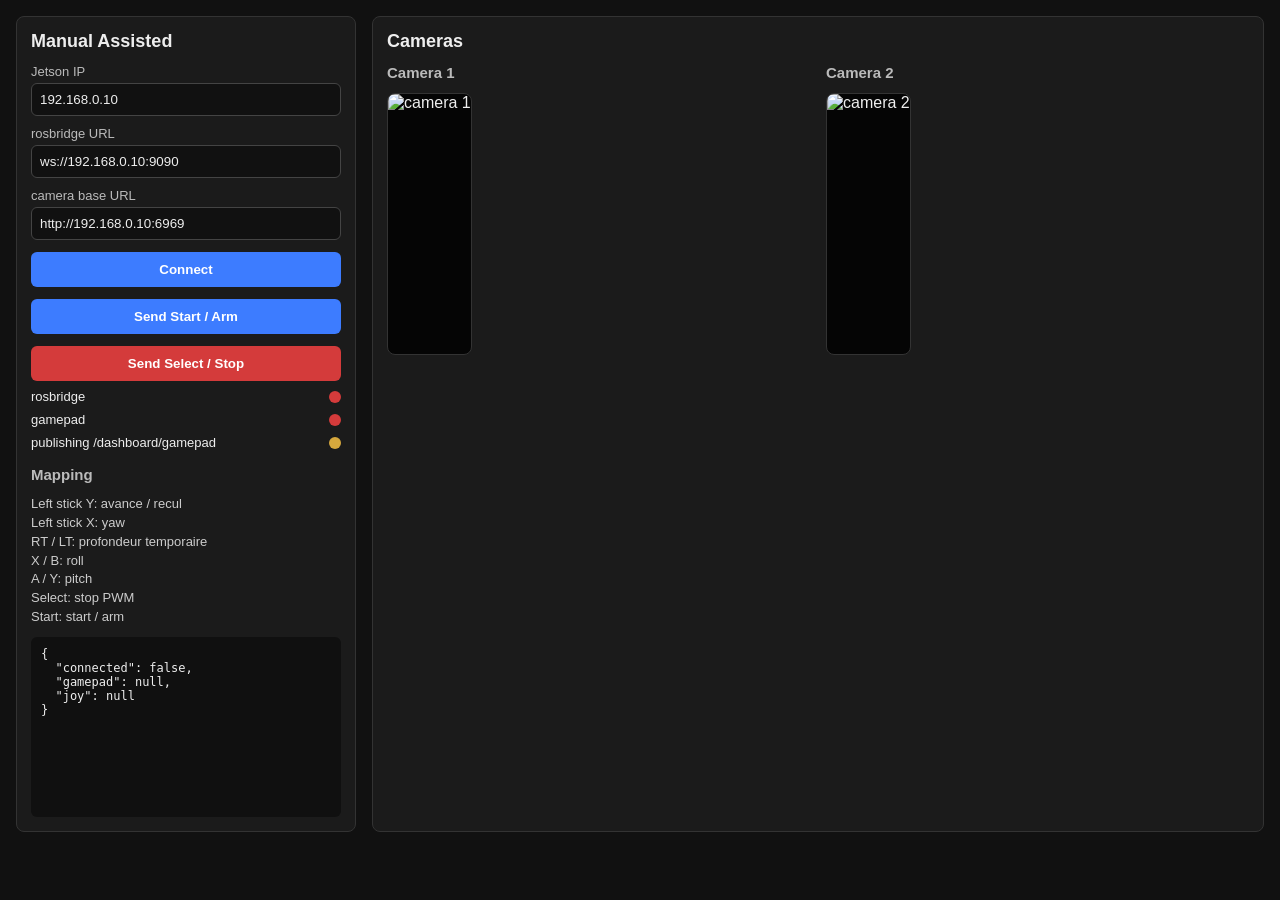
==== tools/manual_assisted_dashboard.html @ 3eeb1369 "Add manual assisted pool test controls" ====
<!doctype html>
<html lang="en">
<head>
  <meta charset="utf-8">
  <meta name="viewport" content="width=device-width, initial-scale=1">
  <title>ASUQTR Manual Assisted Dashboard</title>
  <style>
    :root {
      color-scheme: dark;
      font-family: Arial, sans-serif;
      background: #111;
      color: #eee;
    }
    body {
      margin: 0;
      padding: 16px;
      display: grid;
      grid-template-columns: 340px 1fr;
      gap: 16px;
    }
    .panel {
      background: #1b1b1b;
      border: 1px solid #333;
      border-radius: 8px;
      padding: 14px;
    }
    h1, h2 {
      margin: 0 0 12px;
      font-size: 18px;
    }
    h2 {
      font-size: 15px;
      color: #bbb;
    }
    label {
      display: block;
      margin-top: 10px;
      color: #bbb;
      font-size: 13px;
    }
    input {
      width: 100%;
      box-sizing: border-box;
      margin-top: 4px;
      padding: 8px;
      border-radius: 6px;
      border: 1px solid #444;
      background: #111;
      color: #eee;
    }
    button {
      margin-top: 12px;
      width: 100%;
      padding: 10px;
      border: 0;
      border-radius: 6px;
      background: #3d7cff;
      color: white;
      font-weight: 700;
      cursor: pointer;
    }
    button.stop {
      background: #d43b3b;
    }
    .status {
      display: grid;
      grid-template-columns: 1fr auto;
      gap: 8px;
      margin-top: 8px;
      font-size: 13px;
    }
    .dot {
      width: 12px;
      height: 12px;
      border-radius: 50%;
      background: #777;
      align-self: center;
    }
    .ok { background: #35c46a; }
    .bad { background: #d43b3b; }
    .warn { background: #d6a83d; }
    pre {
      margin: 10px 0 0;
      padding: 10px;
      background: #101010;
      border-radius: 6px;
      overflow: auto;
      font-size: 12px;
      min-height: 160px;
    }
    .camera-grid {
      display: grid;
      grid-template-columns: repeat(2, minmax(260px, 1fr));
      gap: 16px;
    }
    .camera img {
      width: 100%;
      min-height: 260px;
      object-fit: contain;
      background: #050505;
      border-radius: 8px;
      border: 1px solid #333;
    }
    .help {
      line-height: 1.45;
      color: #ccc;
      font-size: 13px;
    }
    @media (max-width: 900px) {
      body {
        grid-template-columns: 1fr;
      }
      .camera-grid {
        grid-template-columns: 1fr;
      }
    }
  </style>
</head>
<body>
  <section class="panel">
    <h1>Manual Assisted</h1>

    <label>Jetson IP</label>
    <input id="jetsonIp" value="192.168.0.10">

    <label>rosbridge URL</label>
    <input id="rosbridgeUrl" value="ws://192.168.0.10:9090">

    <label>camera base URL</label>
    <input id="cameraUrl" value="http://192.168.0.10:6969">

    <button id="connectBtn">Connect</button>
    <button id="armBtn">Send Start / Arm</button>
    <button id="stopBtn" class="stop">Send Select / Stop</button>

    <div class="status"><span>rosbridge</span><span id="rosDot" class="dot bad"></span></div>
    <div class="status"><span>gamepad</span><span id="gamepadDot" class="dot bad"></span></div>
    <div class="status"><span>publishing /dashboard/gamepad</span><span id="pubDot" class="dot warn"></span></div>

    <h2 style="margin-top:16px;">Mapping</h2>
    <div class="help">
      Left stick Y: avance / recul<br>
      Left stick X: yaw<br>
      RT / LT: profondeur temporaire<br>
      X / B: roll<br>
      A / Y: pitch<br>
      Select: stop PWM<br>
      Start: start / arm
    </div>

    <pre id="debug">Waiting...</pre>
  </section>

  <section class="panel">
    <h1>Cameras</h1>
    <div class="camera-grid">
      <div class="camera">
        <h2>Camera 1</h2>
        <img id="cam1" alt="camera 1">
      </div>
      <div class="camera">
        <h2>Camera 2</h2>
        <img id="cam2" alt="camera 2">
      </div>
    </div>
  </section>

  <script>
    const joyTopic = "/dashboard/gamepad";
    let ws = null;
    let publishTimer = null;
    let lastJoy = null;

    const rosDot = document.getElementById("rosDot");
    const gamepadDot = document.getElementById("gamepadDot");
    const pubDot = document.getElementById("pubDot");
    const debug = document.getElementById("debug");

    function setDot(dot, status) {
      dot.className = "dot " + status;
    }

    function nowStamp() {
      const ms = Date.now();
      return {
        sec: Math.floor(ms / 1000),
        nanosec: (ms % 1000) * 1000000
      };
    }

    function advertiseJoy() {
      send({
        op: "advertise",
        topic: joyTopic,
        type: "sensor_msgs/msg/Joy"
      });
    }

    function send(obj) {
      if (!ws || ws.readyState !== WebSocket.OPEN) {
        return;
      }
      ws.send(JSON.stringify(obj));
    }

    function connect() {
      const ip = document.getElementById("jetsonIp").value.trim();
      const rosUrl = document.getElementById("rosbridgeUrl").value.trim() || `ws://${ip}:9090`;
      const camBase = document.getElementById("cameraUrl").value.trim() || `http://${ip}:6969`;

      document.getElementById("rosbridgeUrl").value = rosUrl;
      document.getElementById("cameraUrl").value = camBase;
      document.getElementById("cam1").src = `${camBase}/video_feed1`;
      document.getElementById("cam2").src = `${camBase}/video_feed2`;

      if (ws) {
        ws.close();
      }

      ws = new WebSocket(rosUrl);
      ws.onopen = () => {
        setDot(rosDot, "ok");
        advertiseJoy();
      };
      ws.onclose = () => {
        setDot(rosDot, "bad");
        setDot(pubDot, "warn");
      };
      ws.onerror = () => {
        setDot(rosDot, "bad");
      };
    }

    function buttonValue(gp, index) {
      const button = gp.buttons[index];
      if (!button) return 0;
      return button.pressed ? 1 : 0;
    }

    function triggerAxis(gp, index) {
      const button = gp.buttons[index];
      const value = button ? button.value : 0;
      return 1 - 2 * value;
    }

    function readGamepad() {
      const pads = navigator.getGamepads ? navigator.getGamepads() : [];
      const gp = Array.from(pads).find(Boolean);
      if (!gp) {
        setDot(gamepadDot, "bad");
        return null;
      }

      setDot(gamepadDot, "ok");

      const leftX = gp.axes[0] || 0;
      const leftY = -(gp.axes[1] || 0);
      const rightX = gp.axes[2] || 0;
      const rightY = -(gp.axes[3] || 0);

      // Match the axis layout expected by control_node.py:
      // axes[0]=left X, axes[1]=left Y, axes[2]=LT as ROS joy axis,
      // axes[3]=right X, axes[4]=right Y, axes[5]=RT as ROS joy axis.
      const axes = [
        leftX,
        leftY,
        triggerAxis(gp, 6),
        rightX,
        rightY,
        triggerAxis(gp, 7)
      ];

      // Match the button layout expected by control_node.py:
      // A=0, B=1, X=2, Y=3, Select/Back=6, Start=7.
      const buttons = new Array(12).fill(0);
      buttons[0] = buttonValue(gp, 0);
      buttons[1] = buttonValue(gp, 1);
      buttons[2] = buttonValue(gp, 2);
      buttons[3] = buttonValue(gp, 3);
      buttons[4] = buttonValue(gp, 4);
      buttons[5] = buttonValue(gp, 5);
      buttons[6] = buttonValue(gp, 8);
      buttons[7] = buttonValue(gp, 9);

      return {
        header: {
          stamp: nowStamp(),
          frame_id: ""
        },
        axes,
        buttons
      };
    }

    function publishJoy(msg) {
      send({
        op: "publish",
        topic: joyTopic,
        msg
      });
      lastJoy = msg;
      setDot(pubDot, ws && ws.readyState === WebSocket.OPEN ? "ok" : "warn");
    }

    function sendSynthetic(buttonIndex) {
      const msg = readGamepad() || {
        header: { stamp: nowStamp(), frame_id: "" },
        axes: [0, 0, 1, 0, 0, 1],
        buttons: new Array(12).fill(0)
      };
      msg.buttons = msg.buttons.slice();
      msg.buttons[buttonIndex] = 1;
      publishJoy(msg);
      setTimeout(() => {
        msg.header.stamp = nowStamp();
        msg.buttons[buttonIndex] = 0;
        publishJoy(msg);
      }, 120);
    }

    function loop() {
      const joy = readGamepad();
      if (joy) {
        publishJoy(joy);
      }

      const gp = navigator.getGamepads ? Array.from(navigator.getGamepads()).find(Boolean) : null;
      debug.textContent = JSON.stringify({
        connected: Boolean(ws && ws.readyState === WebSocket.OPEN),
        gamepad: gp ? gp.id : null,
        joy: lastJoy
      }, null, 2);
    }

    document.getElementById("connectBtn").addEventListener("click", connect);
    document.getElementById("armBtn").addEventListener("click", () => sendSynthetic(7));
    document.getElementById("stopBtn").addEventListener("click", () => sendSynthetic(6));

    window.addEventListener("gamepadconnected", () => setDot(gamepadDot, "ok"));
    window.addEventListener("gamepaddisconnected", () => setDot(gamepadDot, "bad"));

    publishTimer = setInterval(loop, 50);
  </script>
</body>
</html>
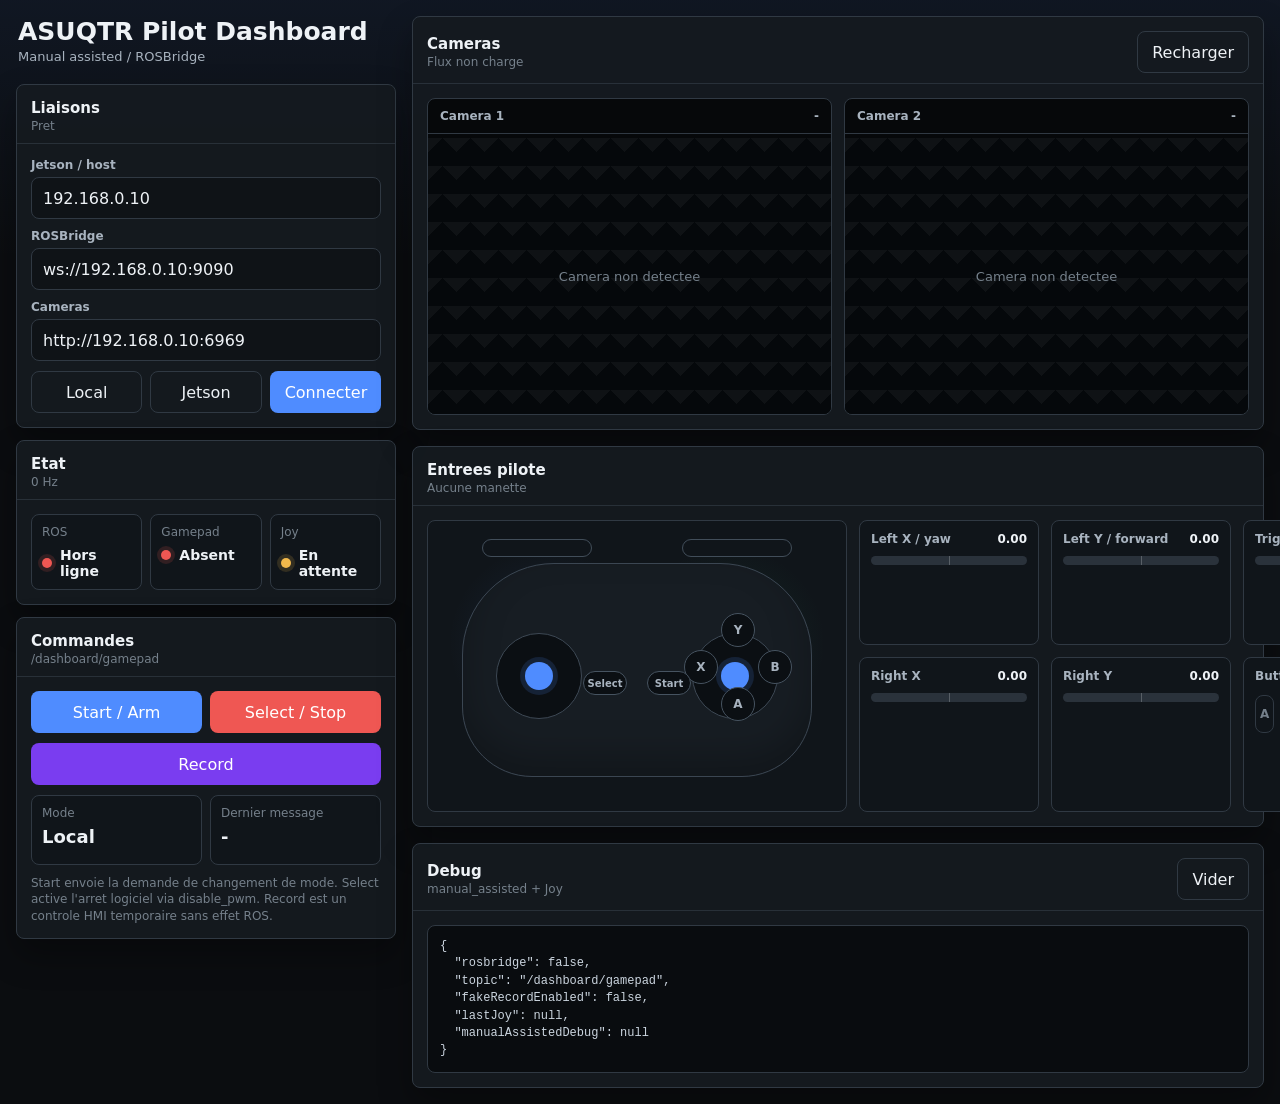
==== commit c6ba371f: "Integrate manual assisted Unity workflow" ====
--- a/tools/manual_assisted_dashboard.html
+++ b/tools/manual_assisted_dashboard.html
@@ -1,183 +1,913 @@
 <!doctype html>
-<html lang="en">
+<html lang="fr">
 <head>
   <meta charset="utf-8">
   <meta name="viewport" content="width=device-width, initial-scale=1">
-  <title>ASUQTR Manual Assisted Dashboard</title>
+  <title>ASUQTR Pilot Dashboard</title>
   <style>
     :root {
       color-scheme: dark;
-      font-family: Arial, sans-serif;
-      background: #111;
-      color: #eee;
-    }
+      --bg: #0b0d10;
+      --surface: #151a1f;
+      --surface-2: #1d242b;
+      --line: #303943;
+      --text: #eef2f6;
+      --muted: #a8b3bf;
+      --quiet: #75808b;
+      --blue: #4f8cff;
+      --green: #31c67a;
+      --amber: #f1b84b;
+      --red: #ef5753;
+      --shadow: 0 16px 34px rgba(0, 0, 0, 0.32);
+      font-family: Inter, ui-sans-serif, system-ui, -apple-system, BlinkMacSystemFont, "Segoe UI", Arial, sans-serif;
+      background: var(--bg);
+      color: var(--text);
+    }
+
+    * {
+      box-sizing: border-box;
+    }
+
     body {
+      min-height: 100vh;
       margin: 0;
-      padding: 16px;
-      display: grid;
-      grid-template-columns: 340px 1fr;
-      gap: 16px;
-    }
-    .panel {
-      background: #1b1b1b;
-      border: 1px solid #333;
+      background:
+        linear-gradient(180deg, rgba(79, 140, 255, 0.08), transparent 260px),
+        var(--bg);
+    }
+
+    button,
+    input {
+      font: inherit;
+    }
+
+    button {
+      min-height: 42px;
+      border: 1px solid transparent;
       border-radius: 8px;
-      padding: 14px;
-    }
-    h1, h2 {
-      margin: 0 0 12px;
-      font-size: 18px;
-    }
-    h2 {
-      font-size: 15px;
-      color: #bbb;
-    }
-    label {
-      display: block;
-      margin-top: 10px;
-      color: #bbb;
-      font-size: 13px;
-    }
+      padding: 0 14px;
+      color: var(--text);
+      background: var(--surface-2);
+      cursor: pointer;
+    }
+
+    button:hover {
+      border-color: #4b5967;
+      background: #26303a;
+    }
+
+    button:disabled {
+      cursor: not-allowed;
+      opacity: 0.55;
+    }
+
+    .primary {
+      background: var(--blue);
+      color: #fff;
+    }
+
+    .primary:hover {
+      border-color: #7aaaed;
+      background: #659cff;
+    }
+
+    .danger {
+      background: var(--red);
+      color: #fff;
+    }
+
+    .danger:hover {
+      border-color: #ffaaa7;
+      background: #ff6864;
+    }
+
+    .recording {
+      background: #7a3df0;
+      color: #fff;
+    }
+
+    .recording:hover {
+      border-color: #b79aff;
+      background: #8752f3;
+    }
+
+    .recording.active {
+      border-color: #ffd27a;
+      background: var(--amber);
+      color: #1b1303;
+    }
+
+    .ghost {
+      background: transparent;
+      border-color: var(--line);
+    }
+
     input {
       width: 100%;
-      box-sizing: border-box;
-      margin-top: 4px;
-      padding: 8px;
-      border-radius: 6px;
-      border: 1px solid #444;
-      background: #111;
-      color: #eee;
-    }
-    button {
-      margin-top: 12px;
-      width: 100%;
+      min-height: 42px;
+      border: 1px solid var(--line);
+      border-radius: 8px;
+      padding: 0 11px;
+      color: var(--text);
+      background: #0f1317;
+      outline: none;
+    }
+
+    input:focus {
+      border-color: var(--blue);
+      box-shadow: 0 0 0 3px rgba(79, 140, 255, 0.18);
+    }
+
+    .app {
+      display: grid;
+      grid-template-columns: minmax(320px, 380px) minmax(0, 1fr);
+      gap: 16px;
+      min-height: 100vh;
+      padding: 16px;
+    }
+
+    .sidebar,
+    .main {
+      min-width: 0;
+    }
+
+    .sidebar {
+      display: grid;
+      align-content: start;
+      gap: 12px;
+    }
+
+    .main {
+      display: grid;
+      grid-template-rows: auto minmax(300px, 1fr) auto;
+      gap: 16px;
+    }
+
+    .panel {
+      border: 1px solid var(--line);
+      border-radius: 8px;
+      background: rgba(21, 26, 31, 0.94);
+      box-shadow: var(--shadow);
+    }
+
+    .panel-header {
+      display: flex;
+      align-items: center;
+      justify-content: space-between;
+      gap: 12px;
+      min-height: 54px;
+      padding: 14px 14px 10px;
+      border-bottom: 1px solid rgba(48, 57, 67, 0.72);
+    }
+
+    .panel-title {
+      margin: 0;
+      font-size: 15px;
+      font-weight: 750;
+      letter-spacing: 0;
+    }
+
+    .panel-kicker {
+      margin: 2px 0 0;
+      color: var(--quiet);
+      font-size: 12px;
+    }
+
+    .panel-body {
+      padding: 14px;
+    }
+
+    .brand {
+      display: grid;
+      gap: 4px;
+      padding: 3px 2px 8px;
+    }
+
+    .brand h1 {
+      margin: 0;
+      font-size: 25px;
+      line-height: 1.05;
+      letter-spacing: 0;
+    }
+
+    .brand .sub {
+      color: var(--muted);
+      font-size: 13px;
+    }
+
+    .status-grid {
+      display: grid;
+      grid-template-columns: repeat(3, minmax(0, 1fr));
+      gap: 8px;
+    }
+
+    .status-card {
+      min-height: 76px;
+      border: 1px solid var(--line);
+      border-radius: 8px;
       padding: 10px;
-      border: 0;
-      border-radius: 6px;
-      background: #3d7cff;
-      color: white;
-      font-weight: 700;
-      cursor: pointer;
-    }
-    button.stop {
-      background: #d43b3b;
-    }
-    .status {
-      display: grid;
-      grid-template-columns: 1fr auto;
+      background: #10151a;
+    }
+
+    .status-label {
+      color: var(--quiet);
+      font-size: 12px;
+    }
+
+    .status-value {
+      display: flex;
+      align-items: center;
       gap: 8px;
       margin-top: 8px;
+      font-size: 14px;
+      font-weight: 720;
+      min-width: 0;
+    }
+
+    .dot {
+      width: 10px;
+      height: 10px;
+      flex: 0 0 auto;
+      border-radius: 50%;
+      background: var(--quiet);
+      box-shadow: 0 0 0 4px rgba(117, 128, 139, 0.14);
+    }
+
+    .dot.ok {
+      background: var(--green);
+      box-shadow: 0 0 0 4px rgba(49, 198, 122, 0.15);
+    }
+
+    .dot.warn {
+      background: var(--amber);
+      box-shadow: 0 0 0 4px rgba(241, 184, 75, 0.15);
+    }
+
+    .dot.bad {
+      background: var(--red);
+      box-shadow: 0 0 0 4px rgba(239, 87, 83, 0.15);
+    }
+
+    .field-grid {
+      display: grid;
+      gap: 10px;
+    }
+
+    .field label {
+      display: block;
+      margin-bottom: 5px;
+      color: var(--muted);
+      font-size: 12px;
+      font-weight: 680;
+    }
+
+    .button-row {
+      display: grid;
+      grid-template-columns: repeat(2, minmax(0, 1fr));
+      gap: 8px;
+    }
+
+    .button-row.three {
+      grid-template-columns: repeat(3, minmax(0, 1fr));
+    }
+
+    .readout-grid {
+      display: grid;
+      grid-template-columns: repeat(2, minmax(0, 1fr));
+      gap: 8px;
+    }
+
+    .metric {
+      min-height: 70px;
+      border: 1px solid var(--line);
+      border-radius: 8px;
+      padding: 10px;
+      background: #10151a;
+    }
+
+    .metric-label {
+      color: var(--quiet);
+      font-size: 12px;
+    }
+
+    .metric-value {
+      margin-top: 6px;
+      font-size: 18px;
+      font-weight: 760;
+      white-space: nowrap;
+      overflow: hidden;
+      text-overflow: ellipsis;
+    }
+
+    .camera-grid {
+      display: grid;
+      grid-template-columns: repeat(2, minmax(260px, 1fr));
+      gap: 12px;
+      min-height: 0;
+    }
+
+    .camera {
+      position: relative;
+      display: grid;
+      grid-template-rows: auto minmax(220px, 1fr);
+      min-height: 0;
+      border: 1px solid var(--line);
+      border-radius: 8px;
+      overflow: hidden;
+      background: #06080a;
+    }
+
+    .camera-title {
+      display: flex;
+      align-items: center;
+      justify-content: space-between;
+      gap: 12px;
+      padding: 10px 12px;
+      border-bottom: 1px solid var(--line);
+      color: var(--muted);
+      font-size: 12px;
+      font-weight: 700;
+    }
+
+    .camera img {
+      display: block;
+      width: 100%;
+      height: 100%;
+      min-height: 280px;
+      object-fit: contain;
+      background: #040608;
+    }
+
+    .camera.offline img {
+      visibility: hidden;
+    }
+
+    .camera-placeholder {
+      position: absolute;
+      left: 0;
+      right: 0;
+      bottom: 0;
+      top: 39px;
+      display: none;
+      place-items: center;
+      padding: 18px;
+      color: var(--quiet);
+      text-align: center;
       font-size: 13px;
-    }
-    .dot {
-      width: 12px;
-      height: 12px;
+      background:
+        linear-gradient(135deg, rgba(255, 255, 255, 0.04) 25%, transparent 25%),
+        linear-gradient(225deg, rgba(255, 255, 255, 0.04) 25%, transparent 25%),
+        #05080b;
+      background-size: 28px 28px;
+    }
+
+    .camera.offline .camera-placeholder {
+      display: grid;
+    }
+
+    .control-grid {
+      display: grid;
+      grid-template-columns: repeat(3, minmax(180px, 1fr));
+      gap: 12px;
+    }
+
+    .pilot-layout {
+      display: grid;
+      grid-template-columns: minmax(310px, 420px) minmax(0, 1fr);
+      gap: 12px;
+      align-items: stretch;
+    }
+
+    .gamepad-visual {
+      position: relative;
+      min-height: 292px;
+      border: 1px solid var(--line);
+      border-radius: 8px;
+      background:
+        radial-gradient(circle at 28% 42%, rgba(79, 140, 255, 0.1), transparent 28%),
+        radial-gradient(circle at 72% 42%, rgba(49, 198, 122, 0.1), transparent 28%),
+        #10151a;
+      overflow: hidden;
+    }
+
+    .gamepad-shell {
+      position: absolute;
+      inset: 42px 34px 34px;
+      border: 1px solid #3b4652;
+      border-radius: 92px 92px 70px 70px;
+      background: #171d23;
+      box-shadow: inset 0 -18px 36px rgba(0, 0, 0, 0.25);
+    }
+
+    .stick {
+      position: absolute;
+      width: 86px;
+      height: 86px;
+      border: 1px solid #3d4854;
       border-radius: 50%;
-      background: #777;
-      align-self: center;
-    }
-    .ok { background: #35c46a; }
-    .bad { background: #d43b3b; }
-    .warn { background: #d6a83d; }
-    pre {
-      margin: 10px 0 0;
-      padding: 10px;
-      background: #101010;
-      border-radius: 6px;
+      background: #0b0f13;
+    }
+
+    .stick.left {
+      left: 68px;
+      top: 112px;
+    }
+
+    .stick.right {
+      right: 68px;
+      top: 112px;
+    }
+
+    .stick-dot {
+      position: absolute;
+      left: 50%;
+      top: 50%;
+      width: 28px;
+      height: 28px;
+      margin: -14px 0 0 -14px;
+      border-radius: 50%;
+      background: var(--blue);
+      box-shadow: 0 0 0 5px rgba(79, 140, 255, 0.15);
+      transform: translate(0, 0);
+    }
+
+    .trigger {
+      position: absolute;
+      top: 18px;
+      width: 110px;
+      height: 18px;
+      border: 1px solid #414d59;
+      border-radius: 999px;
+      background: #10151a;
+      overflow: hidden;
+    }
+
+    .trigger.left {
+      left: 54px;
+    }
+
+    .trigger.right {
+      right: 54px;
+    }
+
+    .trigger-fill {
+      display: block;
+      width: 0;
+      height: 100%;
+      background: var(--green);
+    }
+
+    .face-buttons {
+      position: absolute;
+      right: 54px;
+      top: 92px;
+      width: 108px;
+      height: 108px;
+    }
+
+    .face-button,
+    .small-button {
+      position: absolute;
+      display: grid;
+      place-items: center;
+      border: 1px solid #465360;
+      border-radius: 50%;
+      color: var(--muted);
+      background: #0b0f13;
+      font-size: 12px;
+      font-weight: 760;
+    }
+
+    .face-button {
+      width: 34px;
+      height: 34px;
+    }
+
+    .face-button.active,
+    .small-button.active {
+      border-color: rgba(49, 198, 122, 0.8);
+      color: #eafff3;
+      background: rgba(49, 198, 122, 0.22);
+    }
+
+    .face-a { left: 37px; bottom: 0; }
+    .face-b { right: 0; top: 37px; }
+    .face-x { left: 0; top: 37px; }
+    .face-y { left: 37px; top: 0; }
+
+    .small-button {
+      width: 44px;
+      height: 24px;
+      border-radius: 999px;
+      font-size: 10px;
+    }
+
+    .small-button.select {
+      left: calc(50% - 54px);
+      top: 150px;
+    }
+
+    .small-button.start {
+      left: calc(50% + 10px);
+      top: 150px;
+    }
+
+    .axis-card {
+      border: 1px solid var(--line);
+      border-radius: 8px;
+      padding: 11px;
+      background: #10151a;
+    }
+
+    .axis-top {
+      display: flex;
+      justify-content: space-between;
+      gap: 12px;
+      color: var(--muted);
+      font-size: 12px;
+      font-weight: 680;
+    }
+
+    .axis-value {
+      color: var(--text);
+      font-variant-numeric: tabular-nums;
+    }
+
+    .bar {
+      position: relative;
+      height: 9px;
+      margin-top: 10px;
+      border-radius: 999px;
+      background: #2a323b;
+      overflow: hidden;
+    }
+
+    .bar::before {
+      content: "";
+      position: absolute;
+      top: 0;
+      bottom: 0;
+      left: 50%;
+      width: 1px;
+      background: rgba(255, 255, 255, 0.22);
+    }
+
+    .bar-fill {
+      position: absolute;
+      top: 0;
+      bottom: 0;
+      left: 50%;
+      width: 0;
+      background: var(--blue);
+      border-radius: 999px;
+    }
+
+    .button-map {
+      display: grid;
+      grid-template-columns: repeat(6, minmax(0, 1fr));
+      gap: 8px;
+      margin-top: 12px;
+    }
+
+    .pad-button {
+      min-height: 38px;
+      border: 1px solid var(--line);
+      border-radius: 8px;
+      display: grid;
+      place-items: center;
+      color: var(--quiet);
+      background: #10151a;
+      font-size: 12px;
+      font-weight: 760;
+    }
+
+    .pad-button.active {
+      border-color: rgba(49, 198, 122, 0.8);
+      color: #dff9eb;
+      background: rgba(49, 198, 122, 0.18);
+    }
+
+    .debug {
+      max-height: 220px;
+      margin: 0;
+      padding: 12px;
       overflow: auto;
+      border: 1px solid var(--line);
+      border-radius: 8px;
+      background: #090c0f;
+      color: #cbd5df;
       font-size: 12px;
-      min-height: 160px;
-    }
-    .camera-grid {
-      display: grid;
-      grid-template-columns: repeat(2, minmax(260px, 1fr));
-      gap: 16px;
-    }
-    .camera img {
-      width: 100%;
-      min-height: 260px;
-      object-fit: contain;
-      background: #050505;
-      border-radius: 8px;
-      border: 1px solid #333;
-    }
-    .help {
       line-height: 1.45;
-      color: #ccc;
-      font-size: 13px;
-    }
-    @media (max-width: 900px) {
-      body {
+    }
+
+    .tiny {
+      color: var(--quiet);
+      font-size: 12px;
+      line-height: 1.35;
+    }
+
+    @media (max-width: 1080px) {
+      .app {
         grid-template-columns: 1fr;
       }
-      .camera-grid {
+
+      .main {
+        grid-template-rows: auto auto auto;
+      }
+    }
+
+    @media (max-width: 760px) {
+      .app {
+        padding: 10px;
+      }
+
+      .status-grid,
+      .camera-grid,
+      .control-grid,
+      .pilot-layout,
+      .button-row,
+      .button-row.three,
+      .readout-grid {
         grid-template-columns: 1fr;
+      }
+
+      .button-map {
+        grid-template-columns: repeat(3, minmax(0, 1fr));
+      }
+
+      .brand h1 {
+        font-size: 22px;
       }
     }
   </style>
 </head>
 <body>
-  <section class="panel">
-    <h1>Manual Assisted</h1>
-
-    <label>Jetson IP</label>
-    <input id="jetsonIp" value="192.168.0.10">
-
-    <label>rosbridge URL</label>
-    <input id="rosbridgeUrl" value="ws://192.168.0.10:9090">
-
-    <label>camera base URL</label>
-    <input id="cameraUrl" value="http://192.168.0.10:6969">
-
-    <button id="connectBtn">Connect</button>
-    <button id="armBtn">Send Start / Arm</button>
-    <button id="stopBtn" class="stop">Send Select / Stop</button>
-
-    <div class="status"><span>rosbridge</span><span id="rosDot" class="dot bad"></span></div>
-    <div class="status"><span>gamepad</span><span id="gamepadDot" class="dot bad"></span></div>
-    <div class="status"><span>publishing /dashboard/gamepad</span><span id="pubDot" class="dot warn"></span></div>
-
-    <h2 style="margin-top:16px;">Mapping</h2>
-    <div class="help">
-      Left stick Y: avance / recul<br>
-      Left stick X: yaw<br>
-      RT / LT: profondeur temporaire<br>
-      X / B: roll<br>
-      A / Y: pitch<br>
-      Select: stop PWM<br>
-      Start: start / arm
-    </div>
-
-    <pre id="debug">Waiting...</pre>
-  </section>
-
-  <section class="panel">
-    <h1>Cameras</h1>
-    <div class="camera-grid">
-      <div class="camera">
-        <h2>Camera 1</h2>
-        <img id="cam1" alt="camera 1">
+  <main class="app">
+    <aside class="sidebar">
+      <div class="brand">
+        <h1>ASUQTR Pilot Dashboard</h1>
+        <div class="sub">Manual assisted / ROSBridge</div>
       </div>
-      <div class="camera">
-        <h2>Camera 2</h2>
-        <img id="cam2" alt="camera 2">
-      </div>
-    </div>
-  </section>
+
+      <section class="panel">
+        <div class="panel-header">
+          <div>
+            <h2 class="panel-title">Liaisons</h2>
+            <p class="panel-kicker" id="hostHint">Pret</p>
+          </div>
+        </div>
+        <div class="panel-body field-grid">
+          <div class="field">
+            <label for="jetsonIp">Jetson / host</label>
+            <input id="jetsonIp" value="192.168.0.10" autocomplete="off">
+          </div>
+          <div class="field">
+            <label for="rosbridgeUrl">ROSBridge</label>
+            <input id="rosbridgeUrl" value="ws://192.168.0.10:9090" autocomplete="off">
+          </div>
+          <div class="field">
+            <label for="cameraUrl">Cameras</label>
+            <input id="cameraUrl" value="http://192.168.0.10:6969" autocomplete="off">
+          </div>
+          <div class="button-row three">
+            <button id="localBtn" class="ghost" type="button">Local</button>
+            <button id="jetsonBtn" class="ghost" type="button">Jetson</button>
+            <button id="connectBtn" class="primary" type="button">Connecter</button>
+          </div>
+        </div>
+      </section>
+
+      <section class="panel">
+        <div class="panel-header">
+          <div>
+            <h2 class="panel-title">Etat</h2>
+            <p class="panel-kicker" id="publishRate">0 Hz</p>
+          </div>
+        </div>
+        <div class="panel-body">
+          <div class="status-grid">
+            <div class="status-card">
+              <div class="status-label">ROS</div>
+              <div class="status-value"><span id="rosDot" class="dot bad"></span><span id="rosText">Hors ligne</span></div>
+            </div>
+            <div class="status-card">
+              <div class="status-label">Gamepad</div>
+              <div class="status-value"><span id="gamepadDot" class="dot bad"></span><span id="gamepadText">Absent</span></div>
+            </div>
+            <div class="status-card">
+              <div class="status-label">Joy</div>
+              <div class="status-value"><span id="pubDot" class="dot warn"></span><span id="pubText">En attente</span></div>
+            </div>
+          </div>
+        </div>
+      </section>
+
+      <section class="panel">
+        <div class="panel-header">
+          <div>
+            <h2 class="panel-title">Commandes</h2>
+            <p class="panel-kicker">/dashboard/gamepad</p>
+          </div>
+        </div>
+        <div class="panel-body field-grid">
+          <div class="button-row">
+            <button id="armBtn" class="primary" type="button">Start / Arm</button>
+            <button id="stopBtn" class="danger" type="button">Select / Stop</button>
+          </div>
+          <button id="recordBtn" class="recording" type="button">Record</button>
+          <div class="readout-grid">
+            <div class="metric">
+              <div class="metric-label">Mode</div>
+              <div id="modeMetric" class="metric-value">Local</div>
+            </div>
+            <div class="metric">
+              <div class="metric-label">Dernier message</div>
+              <div id="ageMetric" class="metric-value">-</div>
+            </div>
+          </div>
+          <div class="tiny">Start envoie la demande de changement de mode. Select active l'arret logiciel via disable_pwm. Record est un controle HMI temporaire sans effet ROS.</div>
+        </div>
+      </section>
+    </aside>
+
+    <section class="main">
+      <section class="panel">
+        <div class="panel-header">
+          <div>
+            <h2 class="panel-title">Cameras</h2>
+            <p class="panel-kicker" id="cameraHint">Flux non charge</p>
+          </div>
+          <button id="reloadCamerasBtn" class="ghost" type="button">Recharger</button>
+        </div>
+        <div class="panel-body camera-grid">
+          <article id="cam1Card" class="camera offline">
+            <div class="camera-title"><span>Camera 1</span><span id="cam1State">-</span></div>
+            <img id="cam1" alt="Camera 1">
+            <div class="camera-placeholder">Camera non detectee</div>
+          </article>
+          <article id="cam2Card" class="camera offline">
+            <div class="camera-title"><span>Camera 2</span><span id="cam2State">-</span></div>
+            <img id="cam2" alt="Camera 2">
+            <div class="camera-placeholder">Camera non detectee</div>
+          </article>
+        </div>
+      </section>
+
+      <section class="panel">
+        <div class="panel-header">
+          <div>
+            <h2 class="panel-title">Entrees pilote</h2>
+            <p class="panel-kicker" id="gamepadName">Aucune manette</p>
+          </div>
+        </div>
+        <div class="panel-body">
+          <div class="pilot-layout">
+            <div class="gamepad-visual" aria-label="Gamepad state">
+              <div class="gamepad-shell"></div>
+              <div class="trigger left"><span id="ltFill" class="trigger-fill"></span></div>
+              <div class="trigger right"><span id="rtFill" class="trigger-fill"></span></div>
+              <div class="stick left"><span id="leftStickDot" class="stick-dot"></span></div>
+              <div class="stick right"><span id="rightStickDot" class="stick-dot"></span></div>
+              <div class="face-buttons">
+                <span id="faceA" class="face-button face-a">A</span>
+                <span id="faceB" class="face-button face-b">B</span>
+                <span id="faceX" class="face-button face-x">X</span>
+                <span id="faceY" class="face-button face-y">Y</span>
+              </div>
+              <span id="smallSelect" class="small-button select">Select</span>
+              <span id="smallStart" class="small-button start">Start</span>
+            </div>
+
+            <div class="control-grid">
+              <div class="axis-card" data-axis-card="leftX">
+                <div class="axis-top"><span>Left X / yaw</span><span class="axis-value" id="leftXValue">0.00</span></div>
+                <div class="bar"><span class="bar-fill" id="leftXBar"></span></div>
+              </div>
+              <div class="axis-card" data-axis-card="leftY">
+                <div class="axis-top"><span>Left Y / forward</span><span class="axis-value" id="leftYValue">0.00</span></div>
+                <div class="bar"><span class="bar-fill" id="leftYBar"></span></div>
+              </div>
+              <div class="axis-card" data-axis-card="vertical">
+                <div class="axis-top"><span>Triggers / depth</span><span class="axis-value" id="verticalValue">0.00</span></div>
+                <div class="bar"><span class="bar-fill" id="verticalBar"></span></div>
+              </div>
+              <div class="axis-card" data-axis-card="rightX">
+                <div class="axis-top"><span>Right X</span><span class="axis-value" id="rightXValue">0.00</span></div>
+                <div class="bar"><span class="bar-fill" id="rightXBar"></span></div>
+              </div>
+              <div class="axis-card" data-axis-card="rightY">
+                <div class="axis-top"><span>Right Y</span><span class="axis-value" id="rightYValue">0.00</span></div>
+                <div class="bar"><span class="bar-fill" id="rightYBar"></span></div>
+              </div>
+              <div class="axis-card" data-axis-card="buttons">
+                <div class="axis-top"><span>Buttons</span><span class="axis-value" id="buttonValue">0</span></div>
+                <div class="button-map">
+                  <span id="btnA" class="pad-button">A</span>
+                  <span id="btnB" class="pad-button">B</span>
+                  <span id="btnX" class="pad-button">X</span>
+                  <span id="btnY" class="pad-button">Y</span>
+                  <span id="btnSelect" class="pad-button">Select</span>
+                  <span id="btnStart" class="pad-button">Start</span>
+                </div>
+              </div>
+            </div>
+          </div>
+        </div>
+      </section>
+
+      <section class="panel">
+        <div class="panel-header">
+          <div>
+            <h2 class="panel-title">Debug</h2>
+            <p class="panel-kicker">manual_assisted + Joy</p>
+          </div>
+          <button id="clearDebugBtn" class="ghost" type="button">Vider</button>
+        </div>
+        <div class="panel-body">
+          <pre id="debug" class="debug">Waiting...</pre>
+        </div>
+      </section>
+    </section>
+  </main>
 
   <script>
     const joyTopic = "/dashboard/gamepad";
+    const debugTopic = "/debug/manual_assisted";
+    const publishPeriodMs = 50;
+    const storageKey = "asuqtr.dashboard.settings";
+
     let ws = null;
     let publishTimer = null;
+    let publishCount = 0;
+    let lastPublishCount = 0;
     let lastJoy = null;
-
-    const rosDot = document.getElementById("rosDot");
-    const gamepadDot = document.getElementById("gamepadDot");
-    const pubDot = document.getElementById("pubDot");
-    const debug = document.getElementById("debug");
+    let lastJoyAt = 0;
+    let manualAssistedDebug = null;
+    let selectedModeRequest = "Start envoye";
+    let fakeRecordEnabled = false;
+
+    const el = {
+      jetsonIp: document.getElementById("jetsonIp"),
+      rosbridgeUrl: document.getElementById("rosbridgeUrl"),
+      cameraUrl: document.getElementById("cameraUrl"),
+      hostHint: document.getElementById("hostHint"),
+      rosDot: document.getElementById("rosDot"),
+      gamepadDot: document.getElementById("gamepadDot"),
+      pubDot: document.getElementById("pubDot"),
+      rosText: document.getElementById("rosText"),
+      gamepadText: document.getElementById("gamepadText"),
+      pubText: document.getElementById("pubText"),
+      publishRate: document.getElementById("publishRate"),
+      gamepadName: document.getElementById("gamepadName"),
+      debug: document.getElementById("debug"),
+      modeMetric: document.getElementById("modeMetric"),
+      ageMetric: document.getElementById("ageMetric"),
+      cameraHint: document.getElementById("cameraHint"),
+      recordBtn: document.getElementById("recordBtn"),
+      cam1Card: document.getElementById("cam1Card"),
+      cam2Card: document.getElementById("cam2Card"),
+      cam1: document.getElementById("cam1"),
+      cam2: document.getElementById("cam2"),
+      cam1State: document.getElementById("cam1State"),
+      cam2State: document.getElementById("cam2State"),
+      leftStickDot: document.getElementById("leftStickDot"),
+      rightStickDot: document.getElementById("rightStickDot"),
+      ltFill: document.getElementById("ltFill"),
+      rtFill: document.getElementById("rtFill")
+    };
+
+    const axisEls = {
+      leftX: { value: document.getElementById("leftXValue"), bar: document.getElementById("leftXBar") },
+      leftY: { value: document.getElementById("leftYValue"), bar: document.getElementById("leftYBar") },
+      vertical: { value: document.getElementById("verticalValue"), bar: document.getElementById("verticalBar") },
+      rightX: { value: document.getElementById("rightXValue"), bar: document.getElementById("rightXBar") },
+      rightY: { value: document.getElementById("rightYValue"), bar: document.getElementById("rightYBar") }
+    };
+
+    const buttonEls = {
+      0: document.getElementById("btnA"),
+      1: document.getElementById("btnB"),
+      2: document.getElementById("btnX"),
+      3: document.getElementById("btnY"),
+      6: document.getElementById("btnSelect"),
+      7: document.getElementById("btnStart")
+    };
+
+    const faceButtonEls = {
+      0: document.getElementById("faceA"),
+      1: document.getElementById("faceB"),
+      2: document.getElementById("faceX"),
+      3: document.getElementById("faceY"),
+      6: document.getElementById("smallSelect"),
+      7: document.getElementById("smallStart")
+    };
 
     function setDot(dot, status) {
       dot.className = "dot " + status;
+    }
+
+    function clamp(value, min, max) {
+      return Math.min(max, Math.max(min, value));
     }
 
     function nowStamp() {
@@ -188,53 +918,136 @@
       };
     }
 
+    function loadSettings() {
+      try {
+        const settings = JSON.parse(localStorage.getItem(storageKey) || "{}");
+        if (settings.jetsonIp) el.jetsonIp.value = settings.jetsonIp;
+        if (settings.rosbridgeUrl) el.rosbridgeUrl.value = settings.rosbridgeUrl;
+        if (settings.cameraUrl) el.cameraUrl.value = settings.cameraUrl;
+      } catch (error) {
+        console.warn("Could not load dashboard settings", error);
+      }
+    }
+
+    function saveSettings() {
+      const settings = {
+        jetsonIp: el.jetsonIp.value.trim(),
+        rosbridgeUrl: el.rosbridgeUrl.value.trim(),
+        cameraUrl: el.cameraUrl.value.trim()
+      };
+      try {
+        localStorage.setItem(storageKey, JSON.stringify(settings));
+      } catch (error) {
+        console.warn("Could not save dashboard settings", error);
+      }
+    }
+
+    function applyHost(host) {
+      const cleanHost = host.trim();
+      el.jetsonIp.value = cleanHost;
+      el.rosbridgeUrl.value = "ws://" + cleanHost + ":9090";
+      el.cameraUrl.value = "http://" + cleanHost + ":6969";
+      saveSettings();
+    }
+
+    function normalizedUrls() {
+      const ip = el.jetsonIp.value.trim() || "127.0.0.1";
+      const rosUrl = el.rosbridgeUrl.value.trim() || "ws://" + ip + ":9090";
+      const camBase = el.cameraUrl.value.trim() || "http://" + ip + ":6969";
+      el.rosbridgeUrl.value = rosUrl;
+      el.cameraUrl.value = camBase;
+      return { ip, rosUrl, camBase };
+    }
+
+    function send(obj) {
+      if (!ws || ws.readyState !== WebSocket.OPEN) {
+        return false;
+      }
+      ws.send(JSON.stringify(obj));
+      return true;
+    }
+
     function advertiseJoy() {
       send({
         op: "advertise",
         topic: joyTopic,
         type: "sensor_msgs/msg/Joy"
       });
-    }
-
-    function send(obj) {
-      if (!ws || ws.readyState !== WebSocket.OPEN) {
-        return;
-      }
-      ws.send(JSON.stringify(obj));
+      send({
+        op: "subscribe",
+        topic: debugTopic,
+        type: "std_msgs/msg/Float64MultiArray",
+        throttle_rate: 120
+      });
     }
 
     function connect() {
-      const ip = document.getElementById("jetsonIp").value.trim();
-      const rosUrl = document.getElementById("rosbridgeUrl").value.trim() || `ws://${ip}:9090`;
-      const camBase = document.getElementById("cameraUrl").value.trim() || `http://${ip}:6969`;
-
-      document.getElementById("rosbridgeUrl").value = rosUrl;
-      document.getElementById("cameraUrl").value = camBase;
-      document.getElementById("cam1").src = `${camBase}/video_feed1`;
-      document.getElementById("cam2").src = `${camBase}/video_feed2`;
+      const { rosUrl, camBase } = normalizedUrls();
+      saveSettings();
+      reloadCameras(camBase);
 
       if (ws) {
+        ws.onopen = null;
+        ws.onclose = null;
+        ws.onerror = null;
+        ws.onmessage = null;
         ws.close();
       }
+
+      el.hostHint.textContent = rosUrl;
+      el.rosText.textContent = "Connexion...";
+      setDot(el.rosDot, "warn");
 
       ws = new WebSocket(rosUrl);
       ws.onopen = () => {
-        setDot(rosDot, "ok");
+        setDot(el.rosDot, "ok");
+        el.rosText.textContent = "Connecte";
         advertiseJoy();
       };
       ws.onclose = () => {
-        setDot(rosDot, "bad");
-        setDot(pubDot, "warn");
+        setDot(el.rosDot, "bad");
+        setDot(el.pubDot, "warn");
+        el.rosText.textContent = "Hors ligne";
+        el.pubText.textContent = "En attente";
       };
       ws.onerror = () => {
-        setDot(rosDot, "bad");
+        setDot(el.rosDot, "bad");
+        el.rosText.textContent = "Erreur";
       };
+      ws.onmessage = (event) => {
+        try {
+          const data = JSON.parse(event.data);
+          if (data.topic === debugTopic) {
+            manualAssistedDebug = data.msg;
+          }
+        } catch (error) {
+          console.warn("Invalid rosbridge message", error);
+        }
+      };
+    }
+
+    function reloadCameras(baseUrl) {
+      const camBase = baseUrl || normalizedUrls().camBase;
+      const stamp = Date.now();
+      setCameraState(1, "loading");
+      setCameraState(2, "loading");
+      el.cam1State.textContent = "loading";
+      el.cam2State.textContent = "loading";
+      el.cameraHint.textContent = camBase;
+      el.cam1.src = camBase + "/video_feed1?t=" + stamp;
+      el.cam2.src = camBase + "/video_feed2?t=" + stamp;
+    }
+
+    function setCameraState(cameraIndex, state) {
+      const card = cameraIndex === 1 ? el.cam1Card : el.cam2Card;
+      const label = cameraIndex === 1 ? el.cam1State : el.cam2State;
+      label.textContent = state;
+      card.classList.toggle("offline", state !== "online" && state !== "loading");
     }
 
     function buttonValue(gp, index) {
       const button = gp.buttons[index];
-      if (!button) return 0;
-      return button.pressed ? 1 : 0;
+      return button && button.pressed ? 1 : 0;
     }
 
     function triggerAxis(gp, index) {
@@ -247,31 +1060,28 @@
       const pads = navigator.getGamepads ? navigator.getGamepads() : [];
       const gp = Array.from(pads).find(Boolean);
       if (!gp) {
-        setDot(gamepadDot, "bad");
+        setDot(el.gamepadDot, "bad");
+        el.gamepadText.textContent = "Absent";
+        el.gamepadName.textContent = "Aucune manette";
+        resetInputs();
         return null;
       }
 
-      setDot(gamepadDot, "ok");
+      setDot(el.gamepadDot, "ok");
+      el.gamepadText.textContent = "Actif";
+      el.gamepadName.textContent = gp.id || "Gamepad";
 
       const leftX = gp.axes[0] || 0;
       const leftY = -(gp.axes[1] || 0);
       const rightX = gp.axes[2] || 0;
       const rightY = -(gp.axes[3] || 0);
-
-      // Match the axis layout expected by control_node.py:
-      // axes[0]=left X, axes[1]=left Y, axes[2]=LT as ROS joy axis,
-      // axes[3]=right X, axes[4]=right Y, axes[5]=RT as ROS joy axis.
-      const axes = [
-        leftX,
-        leftY,
-        triggerAxis(gp, 6),
-        rightX,
-        rightY,
-        triggerAxis(gp, 7)
-      ];
-
-      // Match the button layout expected by control_node.py:
-      // A=0, B=1, X=2, Y=3, Select/Back=6, Start=7.
+      const ltAxis = triggerAxis(gp, 6);
+      const rtAxis = triggerAxis(gp, 7);
+      const vertical = -((ltAxis - rtAxis) / 2);
+      const ltValue = gp.buttons[6] ? gp.buttons[6].value : 0;
+      const rtValue = gp.buttons[7] ? gp.buttons[7].value : 0;
+
+      const axes = [leftX, leftY, ltAxis, rightX, rightY, rtAxis];
       const buttons = new Array(12).fill(0);
       buttons[0] = buttonValue(gp, 0);
       buttons[1] = buttonValue(gp, 1);
@@ -282,6 +1092,8 @@
       buttons[6] = buttonValue(gp, 8);
       buttons[7] = buttonValue(gp, 9);
 
+      updateInputs({ leftX, leftY, rightX, rightY, vertical, ltValue, rtValue, buttons });
+
       return {
         header: {
           stamp: nowStamp(),
@@ -292,14 +1104,77 @@
       };
     }
 
+    function updateInputs(state) {
+      setAxis("leftX", state.leftX);
+      setAxis("leftY", state.leftY);
+      setAxis("rightX", state.rightX);
+      setAxis("rightY", state.rightY);
+      setAxis("vertical", state.vertical);
+
+      let activeCount = 0;
+      Object.keys(buttonEls).forEach((index) => {
+        const active = Boolean(state.buttons[Number(index)]);
+        buttonEls[index].classList.toggle("active", active);
+        faceButtonEls[index].classList.toggle("active", active);
+        if (active) activeCount += 1;
+      });
+      document.getElementById("buttonValue").textContent = String(activeCount);
+
+      setStick(el.leftStickDot, state.leftX, -state.leftY);
+      setStick(el.rightStickDot, state.rightX, -state.rightY);
+      el.ltFill.style.width = (clamp(state.ltValue, 0, 1) * 100).toFixed(1) + "%";
+      el.rtFill.style.width = (clamp(state.rtValue, 0, 1) * 100).toFixed(1) + "%";
+    }
+
+    function resetInputs() {
+      updateInputs({
+        leftX: 0,
+        leftY: 0,
+        rightX: 0,
+        rightY: 0,
+        vertical: 0,
+        ltValue: 0,
+        rtValue: 0,
+        buttons: new Array(12).fill(0)
+      });
+    }
+
+    function setStick(dot, x, y) {
+      const maxTravel = 26;
+      const tx = clamp(x, -1, 1) * maxTravel;
+      const ty = clamp(y, -1, 1) * maxTravel;
+      dot.style.transform = "translate(" + tx.toFixed(1) + "px, " + ty.toFixed(1) + "px)";
+    }
+
+    function setAxis(name, value) {
+      const axis = axisEls[name];
+      const normalized = clamp(value, -1, 1);
+      axis.value.textContent = normalized.toFixed(2);
+      if (normalized >= 0) {
+        axis.bar.style.left = "50%";
+        axis.bar.style.width = (normalized * 50).toFixed(2) + "%";
+      } else {
+        axis.bar.style.left = (50 + normalized * 50).toFixed(2) + "%";
+        axis.bar.style.width = (-normalized * 50).toFixed(2) + "%";
+      }
+    }
+
     function publishJoy(msg) {
-      send({
+      const published = send({
         op: "publish",
         topic: joyTopic,
         msg
       });
       lastJoy = msg;
-      setDot(pubDot, ws && ws.readyState === WebSocket.OPEN ? "ok" : "warn");
+      lastJoyAt = Date.now();
+      if (published) {
+        publishCount += 1;
+        setDot(el.pubDot, "ok");
+        el.pubText.textContent = "Publication";
+      } else {
+        setDot(el.pubDot, "warn");
+        el.pubText.textContent = "En attente";
+      }
     }
 
     function sendSynthetic(buttonIndex) {
@@ -311,6 +1186,9 @@
       msg.buttons = msg.buttons.slice();
       msg.buttons[buttonIndex] = 1;
       publishJoy(msg);
+      if (buttonIndex === 7) {
+        el.modeMetric.textContent = selectedModeRequest;
+      }
       setTimeout(() => {
         msg.header.stamp = nowStamp();
         msg.buttons[buttonIndex] = 0;
@@ -318,28 +1196,68 @@
       }, 120);
     }
 
+    function updateDebug() {
+      const age = lastJoyAt ? ((Date.now() - lastJoyAt) / 1000).toFixed(1) + "s" : "-";
+      el.ageMetric.textContent = age;
+      el.debug.textContent = JSON.stringify({
+        rosbridge: Boolean(ws && ws.readyState === WebSocket.OPEN),
+        topic: joyTopic,
+        fakeRecordEnabled,
+        lastJoy,
+        manualAssistedDebug
+      }, null, 2);
+    }
+
     function loop() {
       const joy = readGamepad();
       if (joy) {
         publishJoy(joy);
       }
-
-      const gp = navigator.getGamepads ? Array.from(navigator.getGamepads()).find(Boolean) : null;
-      debug.textContent = JSON.stringify({
-        connected: Boolean(ws && ws.readyState === WebSocket.OPEN),
-        gamepad: gp ? gp.id : null,
-        joy: lastJoy
-      }, null, 2);
+      updateDebug();
+    }
+
+    function updatePublishRate() {
+      const delta = publishCount - lastPublishCount;
+      lastPublishCount = publishCount;
+      el.publishRate.textContent = delta + " Hz";
     }
 
     document.getElementById("connectBtn").addEventListener("click", connect);
+    document.getElementById("localBtn").addEventListener("click", () => applyHost("127.0.0.1"));
+    document.getElementById("jetsonBtn").addEventListener("click", () => applyHost("192.168.0.10"));
     document.getElementById("armBtn").addEventListener("click", () => sendSynthetic(7));
     document.getElementById("stopBtn").addEventListener("click", () => sendSynthetic(6));
-
-    window.addEventListener("gamepadconnected", () => setDot(gamepadDot, "ok"));
-    window.addEventListener("gamepaddisconnected", () => setDot(gamepadDot, "bad"));
-
-    publishTimer = setInterval(loop, 50);
+    document.getElementById("recordBtn").addEventListener("click", () => {
+      fakeRecordEnabled = !fakeRecordEnabled;
+      el.recordBtn.classList.toggle("active", fakeRecordEnabled);
+      el.recordBtn.textContent = fakeRecordEnabled ? "Record armed" : "Record";
+    });
+    document.getElementById("reloadCamerasBtn").addEventListener("click", () => reloadCameras());
+    document.getElementById("clearDebugBtn").addEventListener("click", () => {
+      lastJoy = null;
+      manualAssistedDebug = null;
+      updateDebug();
+    });
+
+    el.cam1.addEventListener("load", () => { setCameraState(1, "online"); });
+    el.cam2.addEventListener("load", () => { setCameraState(2, "online"); });
+    el.cam1.addEventListener("error", () => { setCameraState(1, "offline"); });
+    el.cam2.addEventListener("error", () => { setCameraState(2, "offline"); });
+
+    window.addEventListener("gamepadconnected", () => {
+      setDot(el.gamepadDot, "ok");
+      el.gamepadText.textContent = "Actif";
+    });
+    window.addEventListener("gamepaddisconnected", () => {
+      setDot(el.gamepadDot, "bad");
+      el.gamepadText.textContent = "Absent";
+    });
+
+    loadSettings();
+    resetInputs();
+    publishTimer = setInterval(loop, publishPeriodMs);
+    setInterval(updatePublishRate, 1000);
+    updateDebug();
   </script>
 </body>
 </html>
